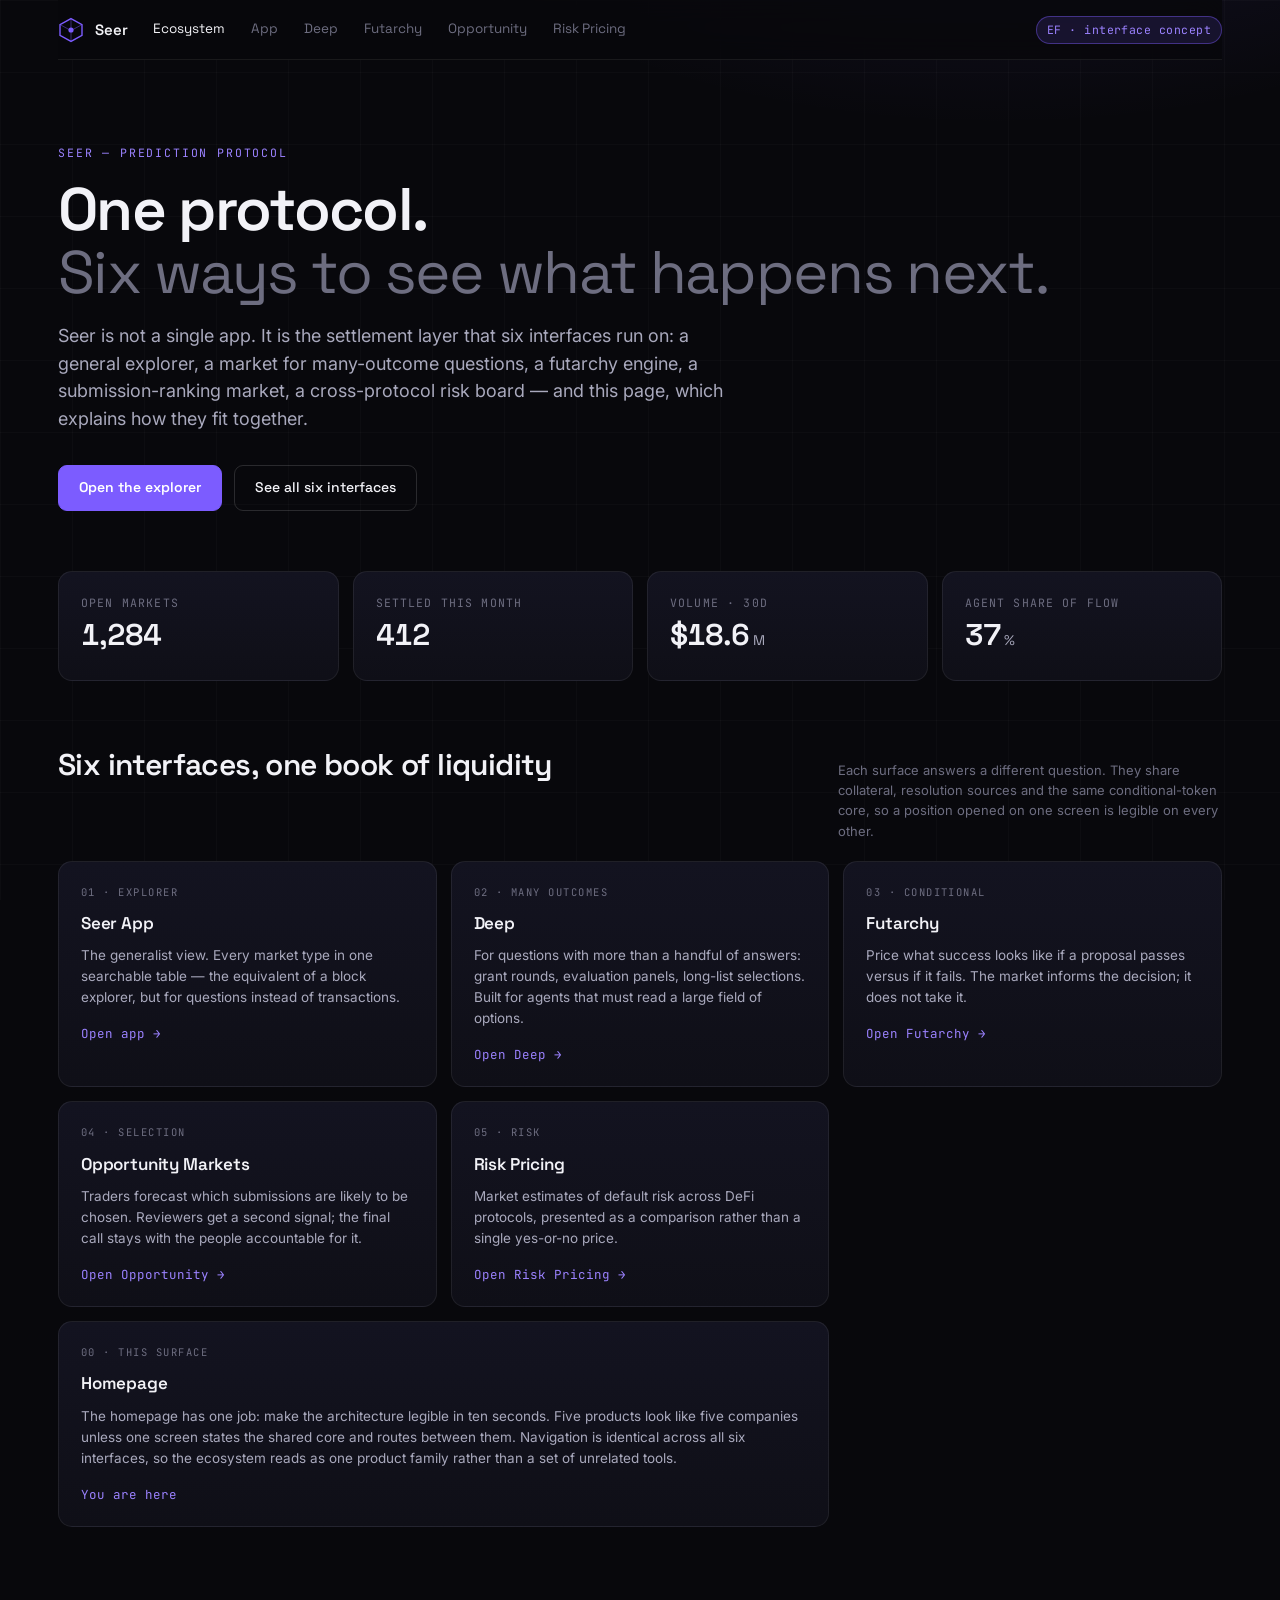
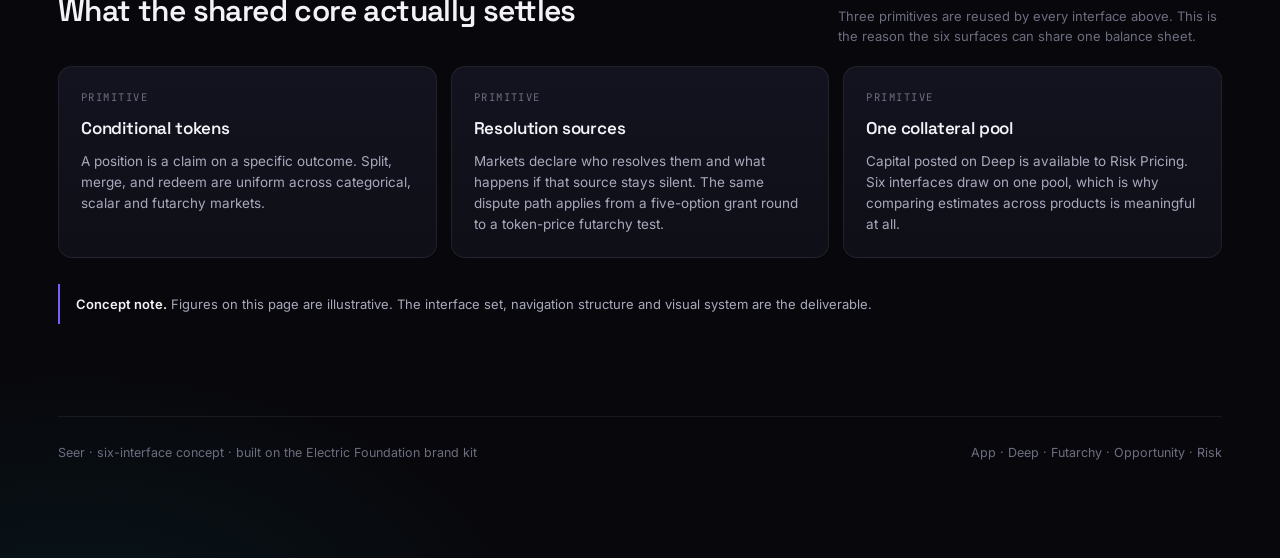
==== seer-single/index.html @ 5bc7c1d8 "seer single-file concept: index.html" ====
<!DOCTYPE html>
<html lang="en">
<head>
<meta charset="utf-8" />
<meta name="viewport" content="width=device-width, initial-scale=1" />
<title>Seer — One protocol, six interfaces</title>
<meta name="description" content="Seer is the prediction protocol underneath Deep, Futarchy, Opportunity Markets and Risk Pricing." />
<style>
/* ============================================================
   Seer — Six Interfaces
   Design system derived from the Electric Foundation brand kit:
   deep neutral ground, violet as the single accent, cyan only
   where a second signal is genuinely needed.
   ============================================================ */

@import url('https://fonts.googleapis.com/css2?family=Space+Grotesk:wght@400;500;600;700&family=Inter:wght@400;500;600&family=JetBrains+Mono:wght@400;500&display=swap');

:root {
  --bg:            #08080c;
  --bg-soft:       #0b0b12;
  --panel:         #0f0f17;
  --panel-2:       #131320;
  --line:          rgba(255, 255, 255, 0.07);
  --line-strong:   rgba(255, 255, 255, 0.14);
  --ink:           #f2f2f7;
  --ink-2:         #a9a9bd;
  --ink-3:         #6d6d80;
  --violet:        #7c5cff;
  --violet-2:      #9b82ff;
  --violet-dim:    rgba(124, 92, 255, 0.14);
  --cyan:          #00c8dc;
  --cyan-dim:      rgba(0, 200, 220, 0.12);
  --green:         #35d39a;
  --red:           #ff5c6e;
  --amber:         #ffb347;
  --r:             14px;
  --r-sm:          9px;
  --sans:          'Space Grotesk', 'Segoe UI', system-ui, sans-serif;
  --body:          'Inter', 'Segoe UI', system-ui, sans-serif;
  --mono:          'JetBrains Mono', ui-monospace, 'Cascadia Mono', monospace;
}

* { box-sizing: border-box; margin: 0; padding: 0; }

html { scroll-behavior: smooth; }

body {
  background:
    radial-gradient(1100px 620px at 78% -12%, rgba(124, 92, 255, 0.16), transparent 62%),
    radial-gradient(760px 460px at 6% 104%, rgba(0, 200, 220, 0.07), transparent 60%),
    var(--bg);
  color: var(--ink);
  font-family: var(--body);
  font-size: 15px;
  line-height: 1.55;
  -webkit-font-smoothing: antialiased;
  min-height: 100vh;
}

/* faint engineering grid, keeps large dark areas from looking flat */
body::before {
  content: '';
  position: fixed;
  inset: 0;
  background-image:
    linear-gradient(rgba(255, 255, 255, 0.022) 1px, transparent 1px),
    linear-gradient(90deg, rgba(255, 255, 255, 0.022) 1px, transparent 1px);
  background-size: 72px 72px;
  pointer-events: none;
  z-index: 0;
}

.wrap { position: relative; z-index: 1; max-width: 1220px; margin: 0 auto; padding: 0 28px 96px; }

/* ---------- top bar ---------- */
.nav {
  position: sticky; top: 0; z-index: 20;
  display: flex; align-items: center; gap: 26px;
  padding: 16px 0 15px;
  border-bottom: 1px solid var(--line);
  background: rgba(8, 8, 12, 0.82);
  backdrop-filter: blur(14px);
}
.brand { display: flex; align-items: center; gap: 11px; font-family: var(--sans); font-weight: 600; letter-spacing: -0.01em; }
.brand svg { display: block; }
.nav a {
  color: var(--ink-3); text-decoration: none; font-size: 13.5px; font-family: var(--sans);
  transition: color 0.16s;
}
.nav a:hover { color: var(--ink); }
.nav a.on { color: var(--ink); }
.nav .spacer { flex: 1; }
.nav .pill {
  font-size: 11.5px; font-family: var(--mono); letter-spacing: 0.04em;
  color: var(--violet-2); border: 1px solid rgba(124, 92, 255, 0.42);
  padding: 4px 10px; border-radius: 999px; background: var(--violet-dim);
}

/* ---------- headings ---------- */
.eyebrow {
  font-family: var(--mono); font-size: 11.5px; letter-spacing: 0.16em;
  text-transform: uppercase; color: var(--violet-2); margin-bottom: 16px;
}
h1 {
  font-family: var(--sans); font-weight: 600; letter-spacing: -0.028em;
  font-size: clamp(34px, 5.2vw, 60px); line-height: 1.05;
}
h1 .thin { color: var(--ink-3); font-weight: 400; }
h2 {
  font-family: var(--sans); font-weight: 600; letter-spacing: -0.02em;
  font-size: clamp(22px, 2.6vw, 30px); line-height: 1.2;
}
h3 { font-family: var(--sans); font-weight: 600; font-size: 17px; letter-spacing: -0.01em; }
.lede { color: var(--ink-2); font-size: clamp(15px, 1.6vw, 18px); max-width: 62ch; margin-top: 18px; }

/* ---------- hero ---------- */
.hero { padding: 84px 0 60px; }
.hero .actions { display: flex; gap: 12px; margin-top: 32px; flex-wrap: wrap; }

.btn {
  display: inline-flex; align-items: center; gap: 9px;
  font-family: var(--sans); font-size: 14px; font-weight: 500;
  padding: 11px 20px; border-radius: var(--r-sm);
  border: 1px solid var(--line-strong); background: transparent; color: var(--ink);
  text-decoration: none; transition: background 0.16s, border-color 0.16s, transform 0.16s;
}
.btn:hover { background: rgba(255, 255, 255, 0.04); border-color: rgba(255, 255, 255, 0.24); }
.btn.primary {
  background: var(--violet); border-color: var(--violet); color: #ffffff; font-weight: 600;
}
.btn.primary:hover { background: var(--violet-2); border-color: var(--violet-2); transform: translateY(-1px); }

/* ---------- grid + cards ---------- */
.grid { display: grid; gap: 14px; }
.g3 { grid-template-columns: repeat(3, minmax(0, 1fr)); }
.g2 { grid-template-columns: repeat(2, minmax(0, 1fr)); }
.g4 { grid-template-columns: repeat(4, minmax(0, 1fr)); }

.card {
  background: linear-gradient(180deg, var(--panel-2), var(--panel));
  border: 1px solid var(--line); border-radius: var(--r);
  padding: 22px; position: relative; overflow: hidden;
  transition: border-color 0.18s, transform 0.18s;
}
.card:hover { border-color: rgba(124, 92, 255, 0.38); }
a.card { text-decoration: none; color: inherit; display: block; }
a.card:hover { transform: translateY(-2px); }
.card .kicker {
  font-family: var(--mono); font-size: 10.5px; letter-spacing: 0.14em;
  text-transform: uppercase; color: var(--ink-3); margin-bottom: 10px;
}
.card p { color: var(--ink-2); font-size: 13.5px; margin-top: 9px; }
.card .go { margin-top: 16px; font-size: 12.5px; font-family: var(--mono); color: var(--violet-2); }

.card.feature { grid-column: span 2; }
@media (max-width: 900px) {
  .g3, .g2, .g4 { grid-template-columns: 1fr; }
  .card.feature { grid-column: span 1; }
}

/* ---------- stat ---------- */
.stat .num {
  font-family: var(--sans); font-weight: 600; font-size: 30px;
  letter-spacing: -0.03em; font-variant-numeric: tabular-nums;
}
.stat .num small { font-size: 14px; color: var(--ink-2); font-weight: 400; margin-left: 3px; }
.stat .lbl { font-size: 11.5px; font-family: var(--mono); letter-spacing: 0.1em; text-transform: uppercase; color: var(--ink-3); }
.up { color: var(--green); }
.down { color: var(--red); }

/* ---------- table ---------- */
.table { width: 100%; border-collapse: collapse; font-size: 13.5px; }
.table th {
  text-align: left; font-family: var(--mono); font-size: 10.5px; font-weight: 500;
  letter-spacing: 0.1em; text-transform: uppercase; color: var(--ink-3);
  padding: 0 14px 12px; border-bottom: 1px solid var(--line);
}
.table td { padding: 13px 14px; border-bottom: 1px solid rgba(255, 255, 255, 0.04); white-space: nowrap; }
.table td.q { white-space: normal; }
.table tr:last-child td { border-bottom: none; }
.table tbody tr { transition: background 0.14s; }
.table tbody tr:hover { background: rgba(255, 255, 255, 0.026); }
.table .q { color: var(--ink); font-weight: 500; }
.table .num { font-family: var(--mono); font-variant-numeric: tabular-nums; color: var(--ink-2); }

.tag {
  display: inline-block; font-family: var(--mono); font-size: 10.5px; letter-spacing: 0.07em;
  text-transform: uppercase; padding: 2.5px 8px; border-radius: 999px;
  border: 1px solid var(--line-strong); color: var(--ink-3);
}
.tag.violet { color: var(--violet-2); border-color: rgba(124, 92, 255, 0.4); background: var(--violet-dim); }
.tag.cyan { color: var(--cyan); border-color: rgba(0, 200, 220, 0.4); background: var(--cyan-dim); }
.tag.green { color: var(--green); border-color: rgba(53, 211, 154, 0.4); }

/* ---------- probability bar ---------- */
.prob { display: flex; align-items: center; gap: 10px; }
.prob .track { flex: 1; height: 6px; border-radius: 999px; background: rgba(255, 255, 255, 0.08); overflow: hidden; }
.prob .fill { height: 100%; border-radius: 999px; background: linear-gradient(90deg, var(--violet), var(--violet-2)); }
.prob .fill.cy { background: linear-gradient(90deg, #0aa9bb, var(--cyan)); }
.prob .val { font-family: var(--mono); font-size: 12px; font-variant-numeric: tabular-nums; min-width: 46px; text-align: right; }

/* ---------- layout with sidebar ---------- */
.split { display: grid; grid-template-columns: 232px minmax(0, 1fr); gap: 22px; align-items: start; }
@media (max-width: 900px) { .split { grid-template-columns: 1fr; } }

.side { position: sticky; top: 78px; }
.side .group { margin-bottom: 22px; }
.side .group h4 {
  font-family: var(--mono); font-size: 10.5px; letter-spacing: 0.12em; text-transform: uppercase;
  color: var(--ink-3); margin-bottom: 9px;
}
.side .opt {
  display: flex; justify-content: space-between; gap: 8px;
  padding: 7px 10px; border-radius: 7px; font-size: 13px; color: var(--ink-2); cursor: pointer;
  transition: background 0.14s, color 0.14s;
}
.side .opt:hover { background: rgba(255, 255, 255, 0.04); color: var(--ink); }
.side .opt.on { background: var(--violet-dim); color: var(--violet-2); }
.side .opt .n { font-family: var(--mono); font-size: 11px; color: var(--ink-3); }

/* ---------- section spacing ---------- */
.sec { margin-top: 66px; }
.sec-head { display: flex; align-items: baseline; justify-content: space-between; gap: 18px; margin-bottom: 20px; flex-wrap: wrap; }
.sec-head p { color: var(--ink-3); font-size: 13px; max-width: 48ch; }

.panel { background: var(--panel); border: 1px solid var(--line); border-radius: var(--r); padding: 22px; }

/* ---------- bars chart ---------- */
.bars { display: flex; flex-direction: column; gap: 11px; }
.bar-row { display: grid; grid-template-columns: 168px minmax(0, 1fr) 58px; gap: 12px; align-items: center; font-size: 13px; }
@media (max-width: 620px) { .bar-row { grid-template-columns: 104px minmax(0, 1fr) 52px; } }
.bar-row .name { color: var(--ink-2); white-space: nowrap; overflow: hidden; text-overflow: ellipsis; }
.bar-row .track { height: 9px; background: rgba(255, 255, 255, 0.06); border-radius: 999px; overflow: hidden; }
.bar-row .fill { height: 100%; border-radius: 999px; background: linear-gradient(90deg, #5b3fd6, var(--violet-2)); }
.bar-row .pct { font-family: var(--mono); font-size: 12px; text-align: right; color: var(--ink-2); font-variant-numeric: tabular-nums; }

/* ---------- risk heat cells ---------- */
.heat { display: grid; grid-template-columns: repeat(auto-fill, minmax(148px, 1fr)); gap: 10px; }
.heat .cell {
  border: 1px solid var(--line); border-radius: var(--r-sm); padding: 14px;
  background: var(--panel-2); position: relative; overflow: hidden;
}
.heat .cell::after {
  content: ''; position: absolute; inset: 0; opacity: var(--o, 0.1);
  background: var(--c, var(--violet)); pointer-events: none;
}
.heat .cell .sym { font-family: var(--sans); font-weight: 600; font-size: 15px; position: relative; z-index: 1; }
.heat .cell .pd { font-family: var(--mono); font-size: 21px; margin-top: 6px; position: relative; z-index: 1; font-variant-numeric: tabular-nums; }
.heat .cell .sub { font-size: 11px; color: var(--ink-3); position: relative; z-index: 1; margin-top: 2px; }

/* ---------- comparison columns ---------- */
.versus { display: grid; grid-template-columns: 1fr 68px 1fr; gap: 14px; align-items: stretch; }
@media (max-width: 760px) { .versus { grid-template-columns: 1fr; } }
.versus .vs {
  display: flex; align-items: center; justify-content: center;
  font-family: var(--mono); font-size: 12px; color: var(--ink-3);
}
.verdict {
  border-radius: var(--r); border: 1px solid rgba(53, 211, 154, 0.34);
  background: rgba(53, 211, 154, 0.07); padding: 18px 22px;
}

/* ---------- leaderboard ---------- */
.rank { display: flex; flex-direction: column; }
.rank .row {
  display: grid; grid-template-columns: 40px minmax(0, 1fr) 120px 92px;
  gap: 14px; align-items: center; padding: 13px 4px;
  border-bottom: 1px solid rgba(255, 255, 255, 0.05); font-size: 13.5px;
}
@media (max-width: 640px) { .rank .row { grid-template-columns: 30px minmax(0, 1fr) 70px; } .rank .row .hide-sm { display: none; } }
.rank .row:last-child { border-bottom: none; }
.rank .i { font-family: var(--mono); color: var(--ink-3); font-size: 12px; }
.rank .nm { font-weight: 500; }
.rank .nm span { color: var(--ink-3); font-weight: 400; font-size: 12px; display: block; margin-top: 2px; }

/* ---------- footer ---------- */
.foot {
  margin-top: 92px; padding-top: 26px; border-top: 1px solid var(--line);
  display: flex; justify-content: space-between; gap: 20px; flex-wrap: wrap;
  color: var(--ink-3); font-size: 12.5px;
}
.foot a { color: var(--ink-3); text-decoration: none; }
.foot a:hover { color: var(--violet-2); }

/* ---------- misc ---------- */
.mono { font-family: var(--mono); font-variant-numeric: tabular-nums; }
.dim { color: var(--ink-3); }
.small { font-size: 12.5px; }
hr.sep { border: none; border-top: 1px solid var(--line); margin: 26px 0; }

.docnote {
  border-left: 2px solid var(--violet); padding: 10px 0 10px 16px;
  color: var(--ink-2); font-size: 13px; margin-top: 26px;
}
.docnote b { color: var(--ink); font-weight: 600; }

@media (prefers-reduced-motion: reduce) {
  * { transition: none !important; animation: none !important; }
}

</style>
</head>
<body>

<div class="wrap">
  <nav class="nav">
    <div class="brand">
      <svg width="26" height="26" viewBox="0 0 26 26" fill="none" aria-hidden="true">
        <path d="M13 1.6 24 7.6v10.8L13 24.4 2 18.4V7.6z" stroke="#7c5cff" stroke-width="1.4"/>
        <path d="M13 1.6v22.8M2 7.6l11 6 11-6" stroke="#7c5cff" stroke-width="0.9" opacity="0.5"/>
        <circle cx="13" cy="13" r="2.6" fill="#7c5cff"/>
      </svg>
      Seer
    </div>
    <a class="on" href="index.html">Ecosystem</a>
    <a href="app.html">App</a>
    <a href="deep.html">Deep</a>
    <a href="futarchy.html">Futarchy</a>
    <a href="opportunity.html">Opportunity</a>
    <a href="risk.html">Risk Pricing</a>
    <div class="spacer"></div>
    <span class="pill">EF · interface concept</span>
  </nav>

  <header class="hero">
    <div class="eyebrow">Seer — prediction protocol</div>
    <h1>One protocol.<br /><span class="thin">Six ways to see what happens next.</span></h1>
    <p class="lede">
      Seer is not a single app. It is the settlement layer that six interfaces run on: a general
      explorer, a market for many-outcome questions, a futarchy engine, a submission-ranking market,
      a cross-protocol risk board — and this page, which explains how they fit together.
    </p>
    <div class="actions">
      <a class="btn primary" href="app.html">Open the explorer</a>
      <a class="btn" href="#interfaces">See all six interfaces</a>
    </div>
  </header>

  <section class="grid g4" aria-label="network stats">
    <div class="card stat"><div class="lbl">Open markets</div><div class="num">1,284</div></div>
    <div class="card stat"><div class="lbl">Settled this month</div><div class="num">412</div></div>
    <div class="card stat"><div class="lbl">Volume · 30d</div><div class="num">$18.6<small>M</small></div></div>
    <div class="card stat"><div class="lbl">Agent share of flow</div><div class="num">37<small>%</small></div></div>
  </section>

  <section class="sec" id="interfaces">
    <div class="sec-head">
      <h2>Six interfaces, one book of liquidity</h2>
      <p>
        Each surface answers a different question. They share collateral, resolution sources and
        the same conditional-token core, so a position opened on one screen is legible on every other.
      </p>
    </div>

    <div class="grid g3">
      <a class="card" href="app.html">
        <div class="kicker">01 · Explorer</div>
        <h3>Seer App</h3>
        <p>The generalist view. Every market type in one searchable table — the equivalent of a block explorer, but for questions instead of transactions.</p>
        <div class="go">Open app →</div>
      </a>

      <a class="card" href="deep.html">
        <div class="kicker">02 · Many outcomes</div>
        <h3>Deep</h3>
        <p>For questions with more than a handful of answers: grant rounds, evaluation panels, long-list selections. Built for agents that must read a large field of options.</p>
        <div class="go">Open Deep →</div>
      </a>

      <a class="card" href="futarchy.html">
        <div class="kicker">03 · Conditional</div>
        <h3>Futarchy</h3>
        <p>Price what success looks like if a proposal passes versus if it fails. The market informs the decision; it does not take it.</p>
        <div class="go">Open Futarchy →</div>
      </a>

      <a class="card" href="opportunity.html">
        <div class="kicker">04 · Selection</div>
        <h3>Opportunity Markets</h3>
        <p>Traders forecast which submissions are likely to be chosen. Reviewers get a second signal; the final call stays with the people accountable for it.</p>
        <div class="go">Open Opportunity →</div>
      </a>

      <a class="card" href="risk.html">
        <div class="kicker">05 · Risk</div>
        <h3>Risk Pricing</h3>
        <p>Market estimates of default risk across DeFi protocols, presented as a comparison rather than a single yes-or-no price.</p>
        <div class="go">Open Risk Pricing →</div>
      </a>

      <div class="card feature">
        <div class="kicker">00 · This surface</div>
        <h3>Homepage</h3>
        <p>
          The homepage has one job: make the architecture legible in ten seconds. Five products look like
          five companies unless one screen states the shared core and routes between them. Navigation is
          identical across all six interfaces, so the ecosystem reads as one product family rather than a
          set of unrelated tools.
        </p>
        <div class="go">You are here</div>
      </div>
    </div>
  </section>

  <section class="sec">
    <div class="sec-head">
      <h2>What the shared core actually settles</h2>
      <p>Three primitives are reused by every interface above. This is the reason the six surfaces can share one balance sheet.</p>
    </div>
    <div class="grid g3">
      <div class="card">
        <div class="kicker">Primitive</div>
        <h3>Conditional tokens</h3>
        <p>A position is a claim on a specific outcome. Split, merge, and redeem are uniform across categorical, scalar and futarchy markets.</p>
      </div>
      <div class="card">
        <div class="kicker">Primitive</div>
        <h3>Resolution sources</h3>
        <p>Markets declare who resolves them and what happens if that source stays silent. The same dispute path applies from a five-option grant round to a token-price futarchy test.</p>
      </div>
      <div class="card">
        <div class="kicker">Primitive</div>
        <h3>One collateral pool</h3>
        <p>Capital posted on Deep is available to Risk Pricing. Six interfaces draw on one pool, which is why comparing estimates across products is meaningful at all.</p>
      </div>
    </div>
    <div class="docnote">
      <b>Concept note.</b> Figures on this page are illustrative. The interface set, navigation structure and
      visual system are the deliverable.
    </div>
  </section>

  <footer class="foot">
    <div>Seer · six-interface concept · built on the Electric Foundation brand kit</div>
    <div><a href="app.html">App</a> · <a href="deep.html">Deep</a> · <a href="futarchy.html">Futarchy</a> · <a href="opportunity.html">Opportunity</a> · <a href="risk.html">Risk</a></div>
  </footer>
</div>

</body>
</html>
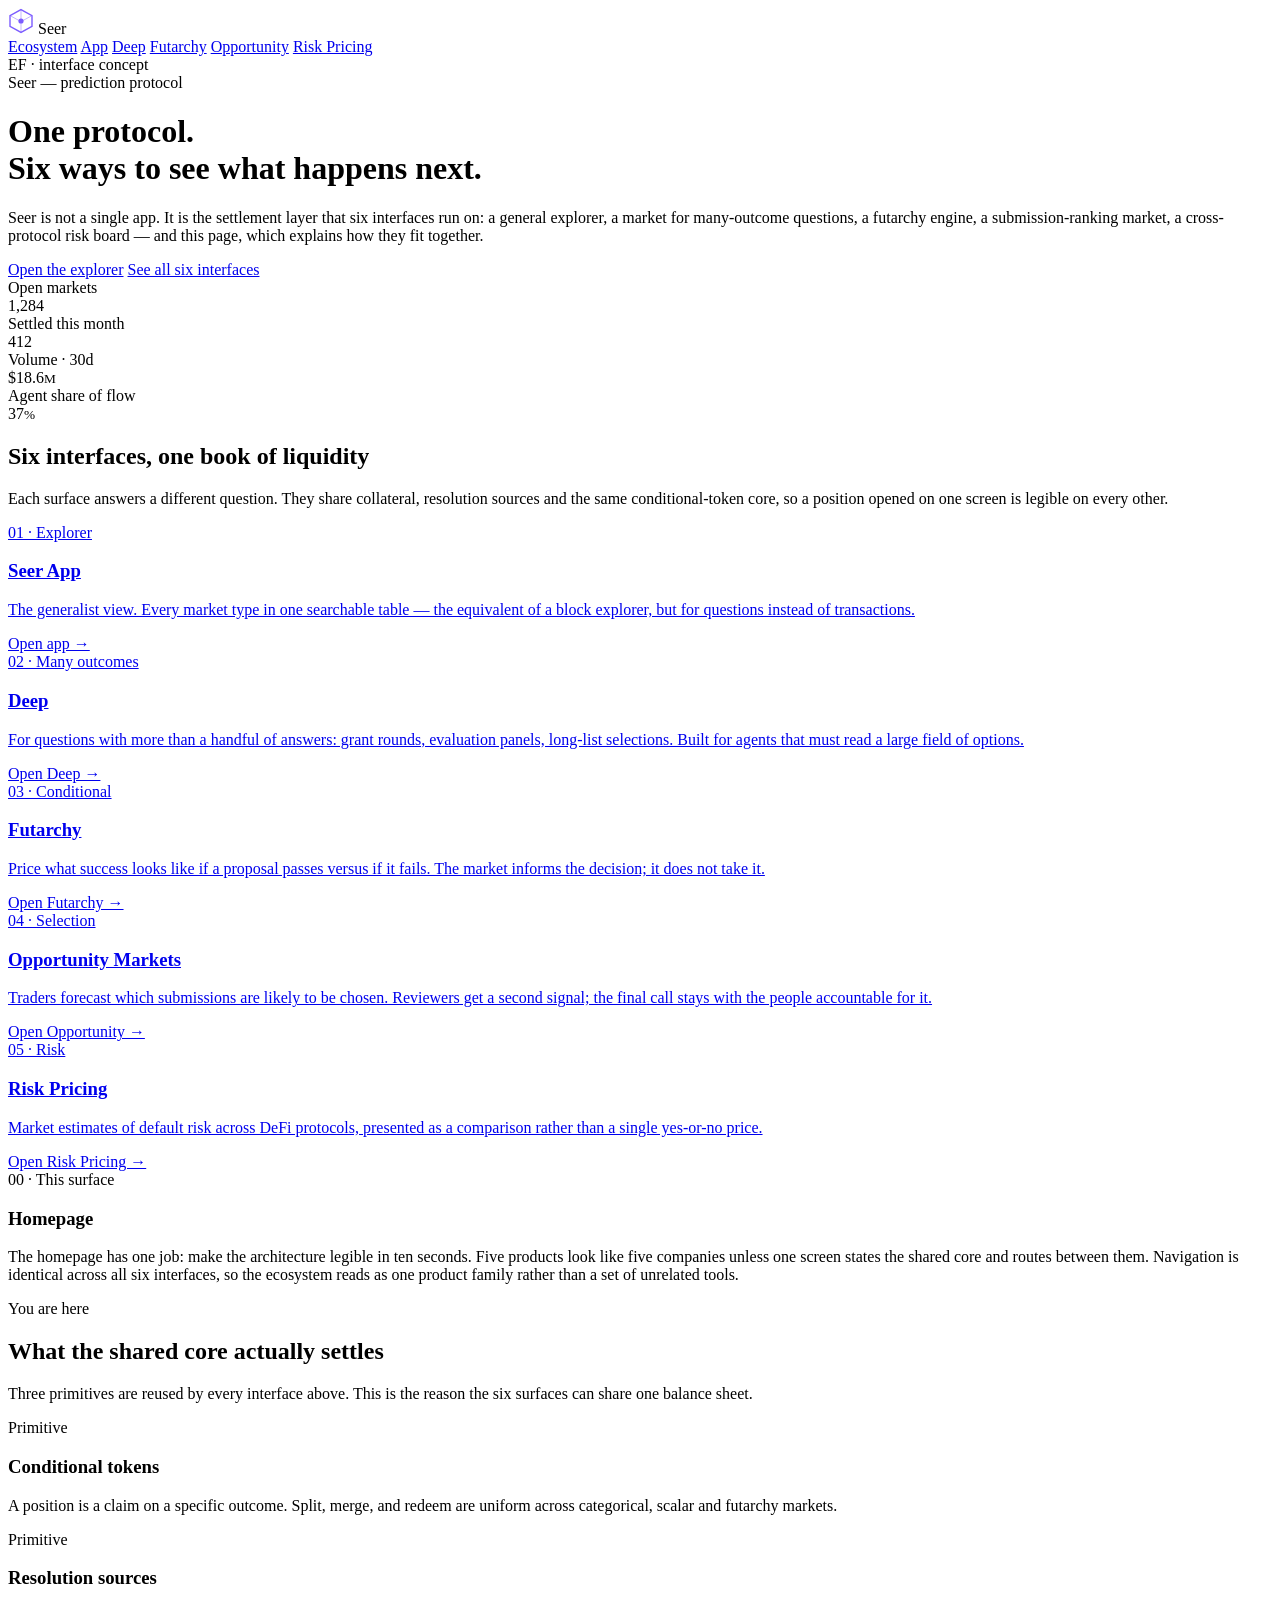
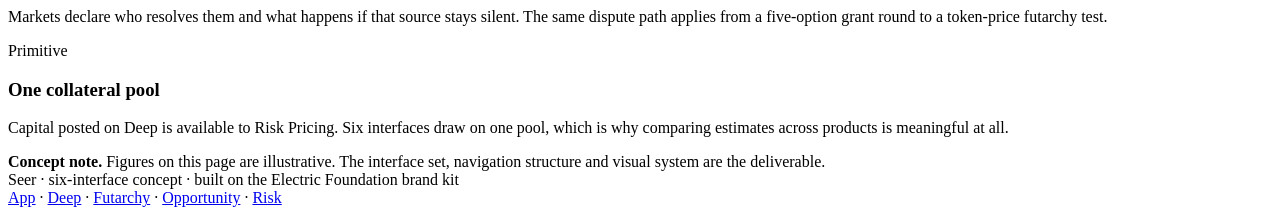
==== commit 0087a5ed: "seer single-file concept: index.html" ====
--- a/seer-single/index.html
+++ b/seer-single/index.html
@@ -5,300 +5,7 @@
 <meta name="viewport" content="width=device-width, initial-scale=1" />
 <title>Seer — One protocol, six interfaces</title>
 <meta name="description" content="Seer is the prediction protocol underneath Deep, Futarchy, Opportunity Markets and Risk Pricing." />
-<style>
-/* ============================================================
-   Seer — Six Interfaces
-   Design system derived from the Electric Foundation brand kit:
-   deep neutral ground, violet as the single accent, cyan only
-   where a second signal is genuinely needed.
-   ============================================================ */
-
-@import url('https://fonts.googleapis.com/css2?family=Space+Grotesk:wght@400;500;600;700&family=Inter:wght@400;500;600&family=JetBrains+Mono:wght@400;500&display=swap');
-
-:root {
-  --bg:            #08080c;
-  --bg-soft:       #0b0b12;
-  --panel:         #0f0f17;
-  --panel-2:       #131320;
-  --line:          rgba(255, 255, 255, 0.07);
-  --line-strong:   rgba(255, 255, 255, 0.14);
-  --ink:           #f2f2f7;
-  --ink-2:         #a9a9bd;
-  --ink-3:         #6d6d80;
-  --violet:        #7c5cff;
-  --violet-2:      #9b82ff;
-  --violet-dim:    rgba(124, 92, 255, 0.14);
-  --cyan:          #00c8dc;
-  --cyan-dim:      rgba(0, 200, 220, 0.12);
-  --green:         #35d39a;
-  --red:           #ff5c6e;
-  --amber:         #ffb347;
-  --r:             14px;
-  --r-sm:          9px;
-  --sans:          'Space Grotesk', 'Segoe UI', system-ui, sans-serif;
-  --body:          'Inter', 'Segoe UI', system-ui, sans-serif;
-  --mono:          'JetBrains Mono', ui-monospace, 'Cascadia Mono', monospace;
-}
-
-* { box-sizing: border-box; margin: 0; padding: 0; }
-
-html { scroll-behavior: smooth; }
-
-body {
-  background:
-    radial-gradient(1100px 620px at 78% -12%, rgba(124, 92, 255, 0.16), transparent 62%),
-    radial-gradient(760px 460px at 6% 104%, rgba(0, 200, 220, 0.07), transparent 60%),
-    var(--bg);
-  color: var(--ink);
-  font-family: var(--body);
-  font-size: 15px;
-  line-height: 1.55;
-  -webkit-font-smoothing: antialiased;
-  min-height: 100vh;
-}
-
-/* faint engineering grid, keeps large dark areas from looking flat */
-body::before {
-  content: '';
-  position: fixed;
-  inset: 0;
-  background-image:
-    linear-gradient(rgba(255, 255, 255, 0.022) 1px, transparent 1px),
-    linear-gradient(90deg, rgba(255, 255, 255, 0.022) 1px, transparent 1px);
-  background-size: 72px 72px;
-  pointer-events: none;
-  z-index: 0;
-}
-
-.wrap { position: relative; z-index: 1; max-width: 1220px; margin: 0 auto; padding: 0 28px 96px; }
-
-/* ---------- top bar ---------- */
-.nav {
-  position: sticky; top: 0; z-index: 20;
-  display: flex; align-items: center; gap: 26px;
-  padding: 16px 0 15px;
-  border-bottom: 1px solid var(--line);
-  background: rgba(8, 8, 12, 0.82);
-  backdrop-filter: blur(14px);
-}
-.brand { display: flex; align-items: center; gap: 11px; font-family: var(--sans); font-weight: 600; letter-spacing: -0.01em; }
-.brand svg { display: block; }
-.nav a {
-  color: var(--ink-3); text-decoration: none; font-size: 13.5px; font-family: var(--sans);
-  transition: color 0.16s;
-}
-.nav a:hover { color: var(--ink); }
-.nav a.on { color: var(--ink); }
-.nav .spacer { flex: 1; }
-.nav .pill {
-  font-size: 11.5px; font-family: var(--mono); letter-spacing: 0.04em;
-  color: var(--violet-2); border: 1px solid rgba(124, 92, 255, 0.42);
-  padding: 4px 10px; border-radius: 999px; background: var(--violet-dim);
-}
-
-/* ---------- headings ---------- */
-.eyebrow {
-  font-family: var(--mono); font-size: 11.5px; letter-spacing: 0.16em;
-  text-transform: uppercase; color: var(--violet-2); margin-bottom: 16px;
-}
-h1 {
-  font-family: var(--sans); font-weight: 600; letter-spacing: -0.028em;
-  font-size: clamp(34px, 5.2vw, 60px); line-height: 1.05;
-}
-h1 .thin { color: var(--ink-3); font-weight: 400; }
-h2 {
-  font-family: var(--sans); font-weight: 600; letter-spacing: -0.02em;
-  font-size: clamp(22px, 2.6vw, 30px); line-height: 1.2;
-}
-h3 { font-family: var(--sans); font-weight: 600; font-size: 17px; letter-spacing: -0.01em; }
-.lede { color: var(--ink-2); font-size: clamp(15px, 1.6vw, 18px); max-width: 62ch; margin-top: 18px; }
-
-/* ---------- hero ---------- */
-.hero { padding: 84px 0 60px; }
-.hero .actions { display: flex; gap: 12px; margin-top: 32px; flex-wrap: wrap; }
-
-.btn {
-  display: inline-flex; align-items: center; gap: 9px;
-  font-family: var(--sans); font-size: 14px; font-weight: 500;
-  padding: 11px 20px; border-radius: var(--r-sm);
-  border: 1px solid var(--line-strong); background: transparent; color: var(--ink);
-  text-decoration: none; transition: background 0.16s, border-color 0.16s, transform 0.16s;
-}
-.btn:hover { background: rgba(255, 255, 255, 0.04); border-color: rgba(255, 255, 255, 0.24); }
-.btn.primary {
-  background: var(--violet); border-color: var(--violet); color: #ffffff; font-weight: 600;
-}
-.btn.primary:hover { background: var(--violet-2); border-color: var(--violet-2); transform: translateY(-1px); }
-
-/* ---------- grid + cards ---------- */
-.grid { display: grid; gap: 14px; }
-.g3 { grid-template-columns: repeat(3, minmax(0, 1fr)); }
-.g2 { grid-template-columns: repeat(2, minmax(0, 1fr)); }
-.g4 { grid-template-columns: repeat(4, minmax(0, 1fr)); }
-
-.card {
-  background: linear-gradient(180deg, var(--panel-2), var(--panel));
-  border: 1px solid var(--line); border-radius: var(--r);
-  padding: 22px; position: relative; overflow: hidden;
-  transition: border-color 0.18s, transform 0.18s;
-}
-.card:hover { border-color: rgba(124, 92, 255, 0.38); }
-a.card { text-decoration: none; color: inherit; display: block; }
-a.card:hover { transform: translateY(-2px); }
-.card .kicker {
-  font-family: var(--mono); font-size: 10.5px; letter-spacing: 0.14em;
-  text-transform: uppercase; color: var(--ink-3); margin-bottom: 10px;
-}
-.card p { color: var(--ink-2); font-size: 13.5px; margin-top: 9px; }
-.card .go { margin-top: 16px; font-size: 12.5px; font-family: var(--mono); color: var(--violet-2); }
-
-.card.feature { grid-column: span 2; }
-@media (max-width: 900px) {
-  .g3, .g2, .g4 { grid-template-columns: 1fr; }
-  .card.feature { grid-column: span 1; }
-}
-
-/* ---------- stat ---------- */
-.stat .num {
-  font-family: var(--sans); font-weight: 600; font-size: 30px;
-  letter-spacing: -0.03em; font-variant-numeric: tabular-nums;
-}
-.stat .num small { font-size: 14px; color: var(--ink-2); font-weight: 400; margin-left: 3px; }
-.stat .lbl { font-size: 11.5px; font-family: var(--mono); letter-spacing: 0.1em; text-transform: uppercase; color: var(--ink-3); }
-.up { color: var(--green); }
-.down { color: var(--red); }
-
-/* ---------- table ---------- */
-.table { width: 100%; border-collapse: collapse; font-size: 13.5px; }
-.table th {
-  text-align: left; font-family: var(--mono); font-size: 10.5px; font-weight: 500;
-  letter-spacing: 0.1em; text-transform: uppercase; color: var(--ink-3);
-  padding: 0 14px 12px; border-bottom: 1px solid var(--line);
-}
-.table td { padding: 13px 14px; border-bottom: 1px solid rgba(255, 255, 255, 0.04); white-space: nowrap; }
-.table td.q { white-space: normal; }
-.table tr:last-child td { border-bottom: none; }
-.table tbody tr { transition: background 0.14s; }
-.table tbody tr:hover { background: rgba(255, 255, 255, 0.026); }
-.table .q { color: var(--ink); font-weight: 500; }
-.table .num { font-family: var(--mono); font-variant-numeric: tabular-nums; color: var(--ink-2); }
-
-.tag {
-  display: inline-block; font-family: var(--mono); font-size: 10.5px; letter-spacing: 0.07em;
-  text-transform: uppercase; padding: 2.5px 8px; border-radius: 999px;
-  border: 1px solid var(--line-strong); color: var(--ink-3);
-}
-.tag.violet { color: var(--violet-2); border-color: rgba(124, 92, 255, 0.4); background: var(--violet-dim); }
-.tag.cyan { color: var(--cyan); border-color: rgba(0, 200, 220, 0.4); background: var(--cyan-dim); }
-.tag.green { color: var(--green); border-color: rgba(53, 211, 154, 0.4); }
-
-/* ---------- probability bar ---------- */
-.prob { display: flex; align-items: center; gap: 10px; }
-.prob .track { flex: 1; height: 6px; border-radius: 999px; background: rgba(255, 255, 255, 0.08); overflow: hidden; }
-.prob .fill { height: 100%; border-radius: 999px; background: linear-gradient(90deg, var(--violet), var(--violet-2)); }
-.prob .fill.cy { background: linear-gradient(90deg, #0aa9bb, var(--cyan)); }
-.prob .val { font-family: var(--mono); font-size: 12px; font-variant-numeric: tabular-nums; min-width: 46px; text-align: right; }
-
-/* ---------- layout with sidebar ---------- */
-.split { display: grid; grid-template-columns: 232px minmax(0, 1fr); gap: 22px; align-items: start; }
-@media (max-width: 900px) { .split { grid-template-columns: 1fr; } }
-
-.side { position: sticky; top: 78px; }
-.side .group { margin-bottom: 22px; }
-.side .group h4 {
-  font-family: var(--mono); font-size: 10.5px; letter-spacing: 0.12em; text-transform: uppercase;
-  color: var(--ink-3); margin-bottom: 9px;
-}
-.side .opt {
-  display: flex; justify-content: space-between; gap: 8px;
-  padding: 7px 10px; border-radius: 7px; font-size: 13px; color: var(--ink-2); cursor: pointer;
-  transition: background 0.14s, color 0.14s;
-}
-.side .opt:hover { background: rgba(255, 255, 255, 0.04); color: var(--ink); }
-.side .opt.on { background: var(--violet-dim); color: var(--violet-2); }
-.side .opt .n { font-family: var(--mono); font-size: 11px; color: var(--ink-3); }
-
-/* ---------- section spacing ---------- */
-.sec { margin-top: 66px; }
-.sec-head { display: flex; align-items: baseline; justify-content: space-between; gap: 18px; margin-bottom: 20px; flex-wrap: wrap; }
-.sec-head p { color: var(--ink-3); font-size: 13px; max-width: 48ch; }
-
-.panel { background: var(--panel); border: 1px solid var(--line); border-radius: var(--r); padding: 22px; }
-
-/* ---------- bars chart ---------- */
-.bars { display: flex; flex-direction: column; gap: 11px; }
-.bar-row { display: grid; grid-template-columns: 168px minmax(0, 1fr) 58px; gap: 12px; align-items: center; font-size: 13px; }
-@media (max-width: 620px) { .bar-row { grid-template-columns: 104px minmax(0, 1fr) 52px; } }
-.bar-row .name { color: var(--ink-2); white-space: nowrap; overflow: hidden; text-overflow: ellipsis; }
-.bar-row .track { height: 9px; background: rgba(255, 255, 255, 0.06); border-radius: 999px; overflow: hidden; }
-.bar-row .fill { height: 100%; border-radius: 999px; background: linear-gradient(90deg, #5b3fd6, var(--violet-2)); }
-.bar-row .pct { font-family: var(--mono); font-size: 12px; text-align: right; color: var(--ink-2); font-variant-numeric: tabular-nums; }
-
-/* ---------- risk heat cells ---------- */
-.heat { display: grid; grid-template-columns: repeat(auto-fill, minmax(148px, 1fr)); gap: 10px; }
-.heat .cell {
-  border: 1px solid var(--line); border-radius: var(--r-sm); padding: 14px;
-  background: var(--panel-2); position: relative; overflow: hidden;
-}
-.heat .cell::after {
-  content: ''; position: absolute; inset: 0; opacity: var(--o, 0.1);
-  background: var(--c, var(--violet)); pointer-events: none;
-}
-.heat .cell .sym { font-family: var(--sans); font-weight: 600; font-size: 15px; position: relative; z-index: 1; }
-.heat .cell .pd { font-family: var(--mono); font-size: 21px; margin-top: 6px; position: relative; z-index: 1; font-variant-numeric: tabular-nums; }
-.heat .cell .sub { font-size: 11px; color: var(--ink-3); position: relative; z-index: 1; margin-top: 2px; }
-
-/* ---------- comparison columns ---------- */
-.versus { display: grid; grid-template-columns: 1fr 68px 1fr; gap: 14px; align-items: stretch; }
-@media (max-width: 760px) { .versus { grid-template-columns: 1fr; } }
-.versus .vs {
-  display: flex; align-items: center; justify-content: center;
-  font-family: var(--mono); font-size: 12px; color: var(--ink-3);
-}
-.verdict {
-  border-radius: var(--r); border: 1px solid rgba(53, 211, 154, 0.34);
-  background: rgba(53, 211, 154, 0.07); padding: 18px 22px;
-}
-
-/* ---------- leaderboard ---------- */
-.rank { display: flex; flex-direction: column; }
-.rank .row {
-  display: grid; grid-template-columns: 40px minmax(0, 1fr) 120px 92px;
-  gap: 14px; align-items: center; padding: 13px 4px;
-  border-bottom: 1px solid rgba(255, 255, 255, 0.05); font-size: 13.5px;
-}
-@media (max-width: 640px) { .rank .row { grid-template-columns: 30px minmax(0, 1fr) 70px; } .rank .row .hide-sm { display: none; } }
-.rank .row:last-child { border-bottom: none; }
-.rank .i { font-family: var(--mono); color: var(--ink-3); font-size: 12px; }
-.rank .nm { font-weight: 500; }
-.rank .nm span { color: var(--ink-3); font-weight: 400; font-size: 12px; display: block; margin-top: 2px; }
-
-/* ---------- footer ---------- */
-.foot {
-  margin-top: 92px; padding-top: 26px; border-top: 1px solid var(--line);
-  display: flex; justify-content: space-between; gap: 20px; flex-wrap: wrap;
-  color: var(--ink-3); font-size: 12.5px;
-}
-.foot a { color: var(--ink-3); text-decoration: none; }
-.foot a:hover { color: var(--violet-2); }
-
-/* ---------- misc ---------- */
-.mono { font-family: var(--mono); font-variant-numeric: tabular-nums; }
-.dim { color: var(--ink-3); }
-.small { font-size: 12.5px; }
-hr.sep { border: none; border-top: 1px solid var(--line); margin: 26px 0; }
-
-.docnote {
-  border-left: 2px solid var(--violet); padding: 10px 0 10px 16px;
-  color: var(--ink-2); font-size: 13px; margin-top: 26px;
-}
-.docnote b { color: var(--ink); font-weight: 600; }
-
-@media (prefers-reduced-motion: reduce) {
-  * { transition: none !important; animation: none !important; }
-}
-
-</style>
+<link rel="stylesheet" href="style.css" />
 </head>
 <body>
 
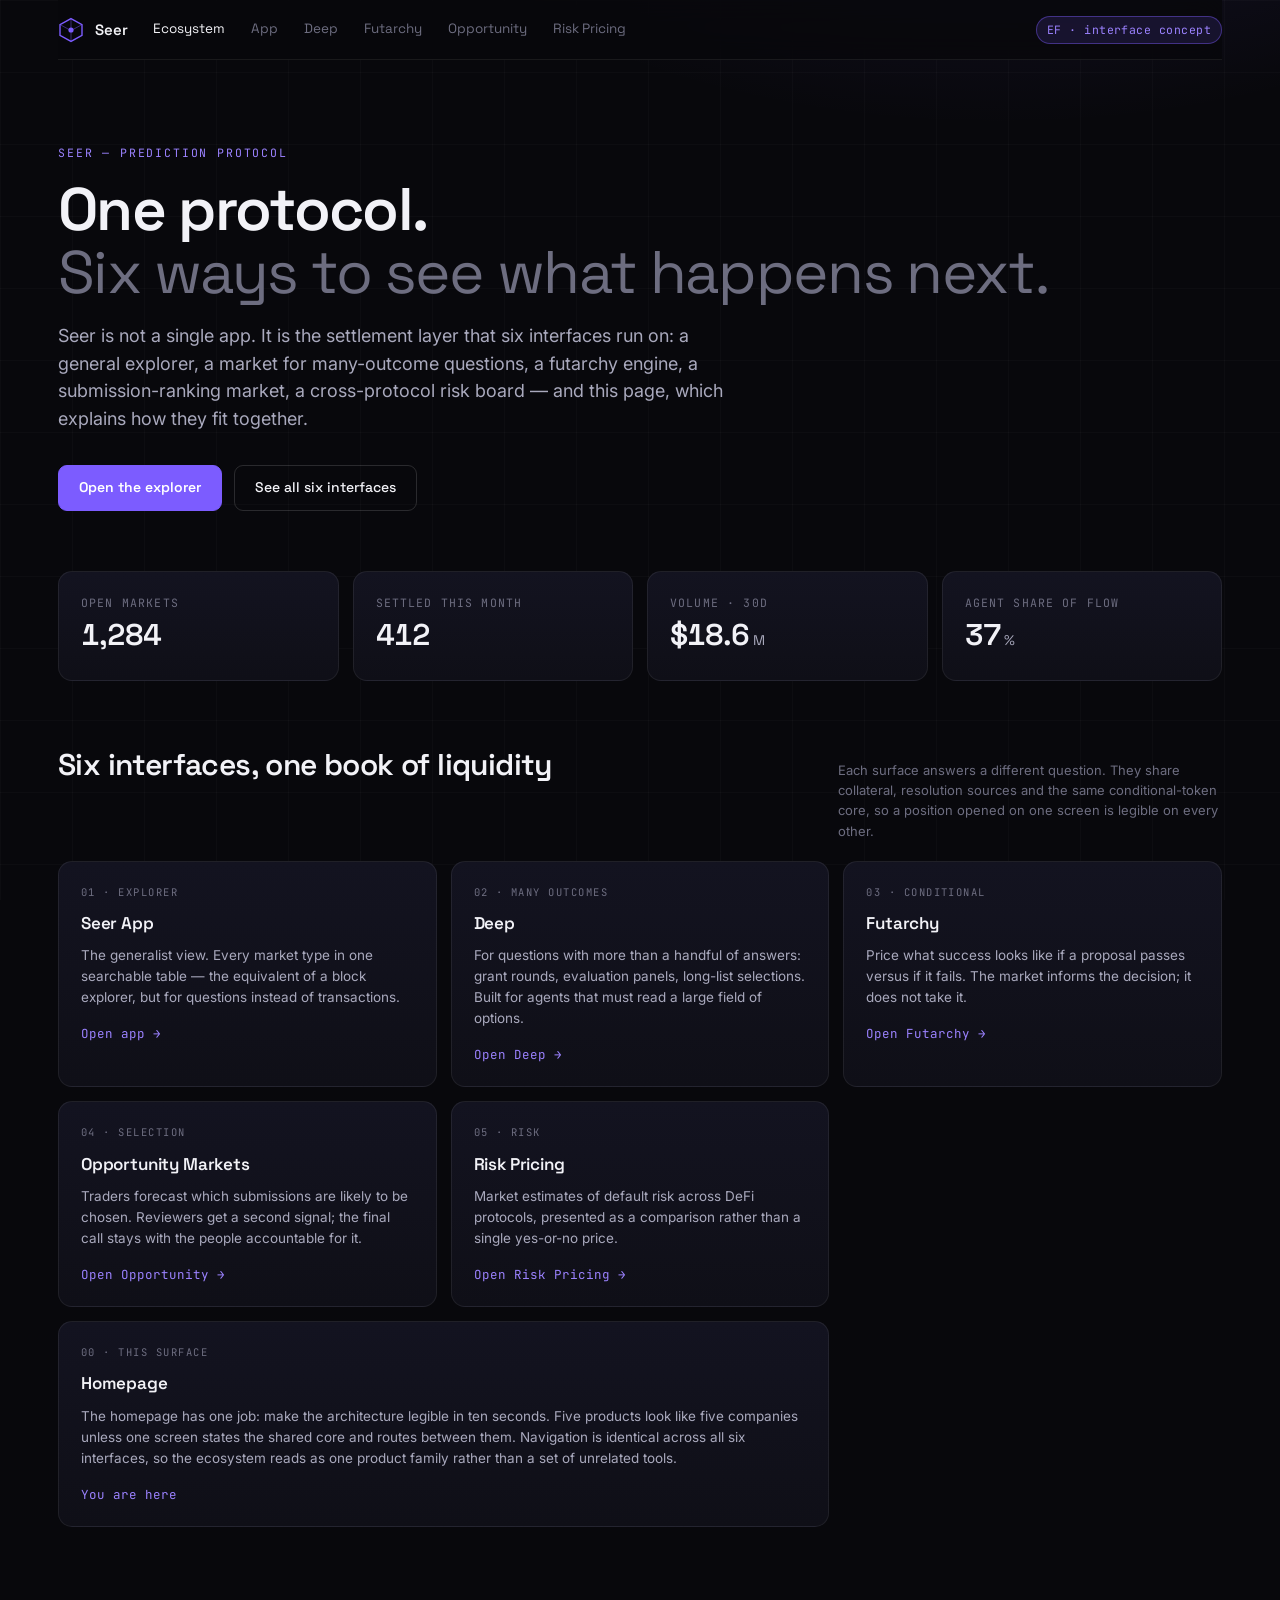
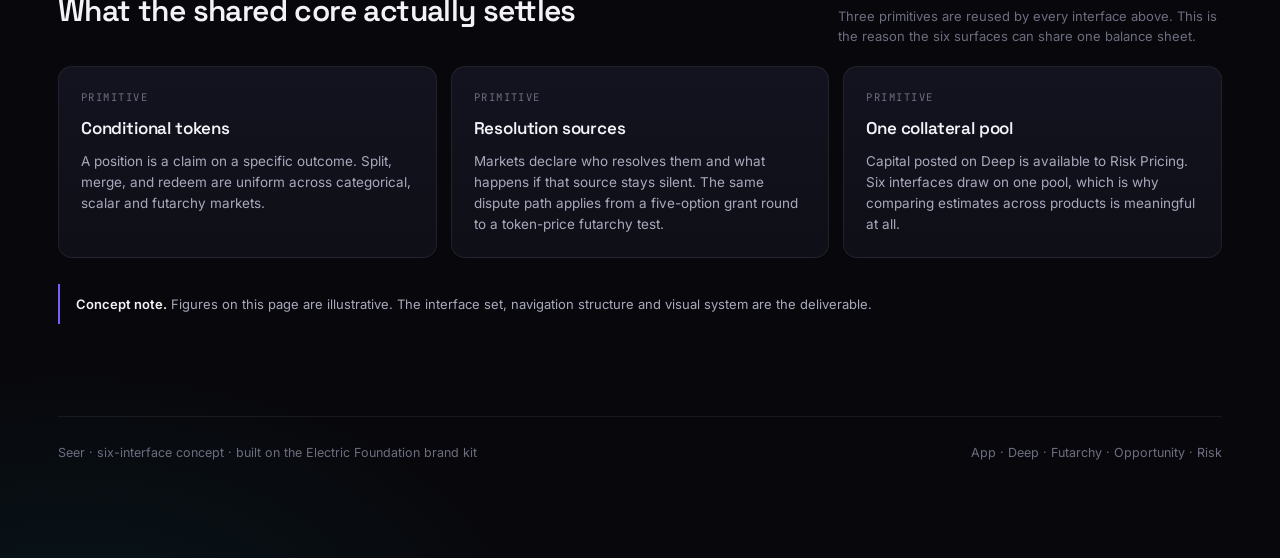
==== commit 5993b43c: "seer: truly self-contained index.html (inline CSS)" ====
--- a/seer-single/index.html
+++ b/seer-single/index.html
@@ -5,7 +5,319 @@
 <meta name="viewport" content="width=device-width, initial-scale=1" />
 <title>Seer — One protocol, six interfaces</title>
 <meta name="description" content="Seer is the prediction protocol underneath Deep, Futarchy, Opportunity Markets and Risk Pricing." />
-<link rel="stylesheet" href="style.css" />
+<style>
+/* ============================================================
+   Seer — Six Interfaces
+   Design system derived from the Electric Foundation brand kit:
+   deep neutral ground, violet as the single accent, cyan only
+   where a second signal is genuinely needed.
+   ============================================================ */
+
+@import url('https://fonts.googleapis.com/css2?family=Space+Grotesk:wght@400;500;600;700&family=Inter:wght@400;500;600&family=JetBrains+Mono:wght@400;500&display=swap');
+
+:root {
+  --bg:            #08080c;
+  --bg-soft:       #0b0b12;
+  --panel:         #0f0f17;
+  --panel-2:       #131320;
+  --line:          rgba(255, 255, 255, 0.07);
+  --line-strong:   rgba(255, 255, 255, 0.14);
+  --ink:           #f2f2f7;
+  --ink-2:         #a9a9bd;
+  --ink-3:         #6d6d80;
+  --violet:        #7c5cff;
+  --violet-2:      #9b82ff;
+  --violet-dim:    rgba(124, 92, 255, 0.14);
+  --cyan:          #00c8dc;
+  --cyan-dim:      rgba(0, 200, 220, 0.12);
+  --green:         #35d39a;
+  --red:           #ff5c6e;
+  --amber:         #ffb347;
+  --r:             14px;
+  --r-sm:          9px;
+  --sans:          'Space Grotesk', 'Segoe UI', system-ui, sans-serif;
+  --body:          'Inter', 'Segoe UI', system-ui, sans-serif;
+  --mono:          'JetBrains Mono', ui-monospace, 'Cascadia Mono', monospace;
+}
+
+* { box-sizing: border-box; margin: 0; padding: 0; }
+
+html { scroll-behavior: smooth; }
+
+body {
+  background:
+    radial-gradient(1100px 620px at 78% -12%, rgba(124, 92, 255, 0.16), transparent 62%),
+    radial-gradient(760px 460px at 6% 104%, rgba(0, 200, 220, 0.07), transparent 60%),
+    var(--bg);
+  color: var(--ink);
+  font-family: var(--body);
+  font-size: 15px;
+  line-height: 1.55;
+  -webkit-font-smoothing: antialiased;
+  min-height: 100vh;
+}
+
+/* faint engineering grid, keeps large dark areas from looking flat */
+body::before {
+  content: '';
+  position: fixed;
+  inset: 0;
+  background-image:
+    linear-gradient(rgba(255, 255, 255, 0.022) 1px, transparent 1px),
+    linear-gradient(90deg, rgba(255, 255, 255, 0.022) 1px, transparent 1px);
+  background-size: 72px 72px;
+  pointer-events: none;
+  z-index: 0;
+}
+
+.wrap { position: relative; z-index: 1; max-width: 1220px; margin: 0 auto; padding: 0 28px 96px; }
+
+/* ---------- top bar ---------- */
+.nav {
+  position: sticky; top: 0; z-index: 20;
+  display: flex; align-items: center; gap: 26px;
+  padding: 16px 0 15px;
+  border-bottom: 1px solid var(--line);
+  background: rgba(8, 8, 12, 0.82);
+  backdrop-filter: blur(14px);
+}
+.brand { display: flex; align-items: center; gap: 11px; font-family: var(--sans); font-weight: 600; letter-spacing: -0.01em; }
+.brand svg { display: block; }
+.nav a {
+  color: var(--ink-3); text-decoration: none; font-size: 13.5px; font-family: var(--sans);
+  transition: color 0.16s;
+}
+.nav a:hover { color: var(--ink); }
+.nav a.on { color: var(--ink); }
+.nav .spacer { flex: 1; }
+.nav .pill {
+  font-size: 11.5px; font-family: var(--mono); letter-spacing: 0.04em;
+  color: var(--violet-2); border: 1px solid rgba(124, 92, 255, 0.42);
+  padding: 4px 10px; border-radius: 999px; background: var(--violet-dim);
+}
+
+/* ---------- headings ---------- */
+.eyebrow {
+  font-family: var(--mono); font-size: 11.5px; letter-spacing: 0.16em;
+  text-transform: uppercase; color: var(--violet-2); margin-bottom: 16px;
+}
+h1 {
+  font-family: var(--sans); font-weight: 600; letter-spacing: -0.028em;
+  font-size: clamp(34px, 5.2vw, 60px); line-height: 1.05;
+}
+h1 .thin { color: var(--ink-3); font-weight: 400; }
+h2 {
+  font-family: var(--sans); font-weight: 600; letter-spacing: -0.02em;
+  font-size: clamp(22px, 2.6vw, 30px); line-height: 1.2;
+}
+h3 { font-family: var(--sans); font-weight: 600; font-size: 17px; letter-spacing: -0.01em; }
+.lede { color: var(--ink-2); font-size: clamp(15px, 1.6vw, 18px); max-width: 62ch; margin-top: 18px; }
+
+/* ---------- hero ---------- */
+.hero { padding: 84px 0 60px; }
+.hero .actions { display: flex; gap: 12px; margin-top: 32px; flex-wrap: wrap; }
+
+.btn {
+  display: inline-flex; align-items: center; gap: 9px;
+  font-family: var(--sans); font-size: 14px; font-weight: 500;
+  padding: 11px 20px; border-radius: var(--r-sm);
+  border: 1px solid var(--line-strong); background: transparent; color: var(--ink);
+  text-decoration: none; transition: background 0.16s, border-color 0.16s, transform 0.16s;
+}
+.btn:hover { background: rgba(255, 255, 255, 0.04); border-color: rgba(255, 255, 255, 0.24); }
+.btn.primary {
+  background: var(--violet); border-color: var(--violet); color: #ffffff; font-weight: 600;
+}
+.btn.primary:hover { background: var(--violet-2); border-color: var(--violet-2); transform: translateY(-1px); }
+
+/* ---------- grid + cards ---------- */
+.grid { display: grid; gap: 14px; }
+.g3 { grid-template-columns: repeat(3, minmax(0, 1fr)); }
+.g2 { grid-template-columns: repeat(2, minmax(0, 1fr)); }
+.g4 { grid-template-columns: repeat(4, minmax(0, 1fr)); }
+
+.card {
+  background: linear-gradient(180deg, var(--panel-2), var(--panel));
+  border: 1px solid var(--line); border-radius: var(--r);
+  padding: 22px; position: relative; overflow: hidden;
+  transition: border-color 0.18s, transform 0.18s;
+}
+.card:hover { border-color: rgba(124, 92, 255, 0.38); }
+a.card { text-decoration: none; color: inherit; display: block; }
+a.card:hover { transform: translateY(-2px); }
+.card .kicker {
+  font-family: var(--mono); font-size: 10.5px; letter-spacing: 0.14em;
+  text-transform: uppercase; color: var(--ink-3); margin-bottom: 10px;
+}
+.card p { color: var(--ink-2); font-size: 13.5px; margin-top: 9px; }
+.card .go { margin-top: 16px; font-size: 12.5px; font-family: var(--mono); color: var(--violet-2); }
+
+.card.feature { grid-column: span 2; }
+@media (max-width: 900px) {
+  .g3, .g2, .g4 { grid-template-columns: 1fr; }
+  .card.feature { grid-column: span 1; }
+}
+
+/* ---------- stat ---------- */
+.stat .num {
+  font-family: var(--sans); font-weight: 600; font-size: 30px;
+  letter-spacing: -0.03em; font-variant-numeric: tabular-nums;
+}
+.stat .num small { font-size: 14px; color: var(--ink-2); font-weight: 400; margin-left: 3px; }
+.stat .lbl { font-size: 11.5px; font-family: var(--mono); letter-spacing: 0.1em; text-transform: uppercase; color: var(--ink-3); }
+.up { color: var(--green); }
+.down { color: var(--red); }
+
+/* ---------- table ---------- */
+.table { width: 100%; border-collapse: collapse; font-size: 13.5px; }
+.table th {
+  text-align: left; font-family: var(--mono); font-size: 10.5px; font-weight: 500;
+  letter-spacing: 0.1em; text-transform: uppercase; color: var(--ink-3);
+  padding: 0 14px 12px; border-bottom: 1px solid var(--line);
+}
+.table td { padding: 13px 14px; border-bottom: 1px solid rgba(255, 255, 255, 0.04); white-space: nowrap; }
+.table td.q { white-space: normal; }
+.table tr:last-child td { border-bottom: none; }
+.table tbody tr { transition: background 0.14s; }
+.table tbody tr:hover { background: rgba(255, 255, 255, 0.026); }
+.table .q { color: var(--ink); font-weight: 500; }
+.table .num { font-family: var(--mono); font-variant-numeric: tabular-nums; color: var(--ink-2); }
+
+.tag {
+  display: inline-block; font-family: var(--mono); font-size: 10.5px; letter-spacing: 0.07em;
+  text-transform: uppercase; padding: 2.5px 8px; border-radius: 999px;
+  border: 1px solid var(--line-strong); color: var(--ink-3);
+}
+.tag.violet { color: var(--violet-2); border-color: rgba(124, 92, 255, 0.4); background: var(--violet-dim); }
+.tag.cyan { color: var(--cyan); border-color: rgba(0, 200, 220, 0.4); background: var(--cyan-dim); }
+.tag.green { color: var(--green); border-color: rgba(53, 211, 154, 0.4); }
+
+/* ---------- probability bar ---------- */
+.prob { display: flex; align-items: center; gap: 10px; }
+.prob .track { flex: 1; height: 6px; border-radius: 999px; background: rgba(255, 255, 255, 0.08); overflow: hidden; }
+.prob .fill { height: 100%; border-radius: 999px; background: linear-gradient(90deg, var(--violet), var(--violet-2)); }
+.prob .fill.cy { background: linear-gradient(90deg, #0aa9bb, var(--cyan)); }
+.prob .val { font-family: var(--mono); font-size: 12px; font-variant-numeric: tabular-nums; min-width: 46px; text-align: right; }
+
+/* ---------- layout with sidebar ---------- */
+.split { display: grid; grid-template-columns: 232px minmax(0, 1fr); gap: 22px; align-items: start; }
+@media (max-width: 900px) { .split { grid-template-columns: 1fr; } }
+
+.side { position: sticky; top: 78px; }
+.side .group { margin-bottom: 22px; }
+.side .group h4 {
+  font-family: var(--mono); font-size: 10.5px; letter-spacing: 0.12em; text-transform: uppercase;
+  color: var(--ink-3); margin-bottom: 9px;
+}
+.side .opt {
+  display: flex; justify-content: space-between; gap: 8px;
+  padding: 7px 10px; border-radius: 7px; font-size: 13px; color: var(--ink-2); cursor: pointer;
+  transition: background 0.14s, color 0.14s;
+}
+.side .opt:hover { background: rgba(255, 255, 255, 0.04); color: var(--ink); }
+.side .opt.on { background: var(--violet-dim); color: var(--violet-2); }
+.side .opt .n { font-family: var(--mono); font-size: 11px; color: var(--ink-3); }
+
+/* ---------- section spacing ---------- */
+.sec { margin-top: 66px; }
+.sec-head { display: flex; align-items: baseline; justify-content: space-between; gap: 18px; margin-bottom: 20px; flex-wrap: wrap; }
+.sec-head p { color: var(--ink-3); font-size: 13px; max-width: 48ch; }
+
+.panel { background: var(--panel); border: 1px solid var(--line); border-radius: var(--r); padding: 22px; }
+
+/* ---------- bars chart ---------- */
+.bars { display: flex; flex-direction: column; gap: 11px; }
+.bar-row { display: grid; grid-template-columns: 200px minmax(0, 1fr) 58px; gap: 12px; align-items: center; font-size: 13px; }
+@media (max-width: 620px) { .bar-row { grid-template-columns: 124px minmax(0, 1fr) 52px; } }
+.bar-row .name { color: var(--ink-2); white-space: nowrap; overflow: hidden; text-overflow: ellipsis; }
+.bar-row .track { height: 9px; background: rgba(255, 255, 255, 0.06); border-radius: 999px; overflow: hidden; }
+.bar-row .fill { height: 100%; border-radius: 999px; background: linear-gradient(90deg, #5b3fd6, var(--violet-2)); }
+.bar-row .pct { font-family: var(--mono); font-size: 12px; text-align: right; color: var(--ink-2); font-variant-numeric: tabular-nums; }
+
+/* ---------- risk heat cells ---------- */
+.heat { display: grid; grid-template-columns: repeat(auto-fill, minmax(148px, 1fr)); gap: 10px; }
+.heat .cell {
+  border: 1px solid var(--line); border-radius: var(--r-sm); padding: 14px;
+  background: var(--panel-2); position: relative; overflow: hidden;
+}
+.heat .cell::after {
+  content: ''; position: absolute; inset: 0; opacity: var(--o, 0.1);
+  background: var(--c, var(--violet)); pointer-events: none;
+}
+.heat .cell .sym { font-family: var(--sans); font-weight: 600; font-size: 15px; position: relative; z-index: 1; }
+.heat .cell .pd { font-family: var(--mono); font-size: 21px; margin-top: 6px; position: relative; z-index: 1; font-variant-numeric: tabular-nums; }
+.heat .cell .sub { font-size: 11px; color: var(--ink-3); position: relative; z-index: 1; margin-top: 2px; }
+
+/* ---------- comparison columns ---------- */
+.versus { display: grid; grid-template-columns: 1fr 68px 1fr; gap: 14px; align-items: stretch; }
+@media (max-width: 760px) { .versus { grid-template-columns: 1fr; } }
+.versus .vs {
+  display: flex; align-items: center; justify-content: center;
+  font-family: var(--mono); font-size: 12px; color: var(--ink-3);
+}
+.verdict {
+  border-radius: var(--r); border: 1px solid rgba(53, 211, 154, 0.34);
+  background: rgba(53, 211, 154, 0.07); padding: 18px 22px;
+}
+
+/* ---------- leaderboard ---------- */
+.rank { display: flex; flex-direction: column; }
+.rank .row {
+  display: grid; grid-template-columns: 40px minmax(0, 1fr) 120px 92px;
+  gap: 14px; align-items: center; padding: 13px 4px;
+  border-bottom: 1px solid rgba(255, 255, 255, 0.05); font-size: 13.5px;
+}
+@media (max-width: 640px) { .rank .row { grid-template-columns: 30px minmax(0, 1fr) 70px; } .rank .row .hide-sm { display: none; } }
+.rank .row:last-child { border-bottom: none; }
+.rank .i { font-family: var(--mono); color: var(--ink-3); font-size: 12px; }
+.rank .nm { font-weight: 500; }
+.rank .nm span { color: var(--ink-3); font-weight: 400; font-size: 12px; display: block; margin-top: 2px; }
+
+/* ---------- footer ---------- */
+.foot {
+  margin-top: 92px; padding-top: 26px; border-top: 1px solid var(--line);
+  display: flex; justify-content: space-between; gap: 20px; flex-wrap: wrap;
+  color: var(--ink-3); font-size: 12.5px;
+}
+.foot a { color: var(--ink-3); text-decoration: none; }
+.foot a:hover { color: var(--violet-2); }
+
+/* ---------- misc ---------- */
+.mono { font-family: var(--mono); font-variant-numeric: tabular-nums; }
+.dim { color: var(--ink-3); }
+.small { font-size: 12.5px; }
+hr.sep { border: none; border-top: 1px solid var(--line); margin: 26px 0; }
+
+.docnote {
+  border-left: 2px solid var(--violet); padding: 10px 0 10px 16px;
+  color: var(--ink-2); font-size: 13px; margin-top: 26px;
+}
+.docnote b { color: var(--ink); font-weight: 600; }
+
+@media (prefers-reduced-motion: reduce) {
+  * { transition: none !important; animation: none !important; }
+}
+
+/* ---------- narrow screens ---------- */
+@media (max-width: 780px) {
+  html, body { overflow-x: hidden; }
+  .wrap { padding: 0 18px 72px; }
+  .nav {
+    gap: 15px; overflow-x: auto; scrollbar-width: none;
+    -webkit-overflow-scrolling: touch; padding: 13px 0 12px;
+  }
+  .nav::-webkit-scrollbar { display: none; }
+  .nav a { white-space: nowrap; font-size: 13px; }
+  .nav .pill { display: none; }
+  .nav .spacer { display: none; }
+  .hero { padding: 48px 0 34px; }
+  .sec { margin-top: 46px; }
+  .card, .panel { padding: 17px; }
+  .table th, .table td { padding-left: 10px; padding-right: 10px; }
+  .foot { margin-top: 60px; flex-direction: column; gap: 10px; }
+}
+
+</style>
 </head>
 <body>
 
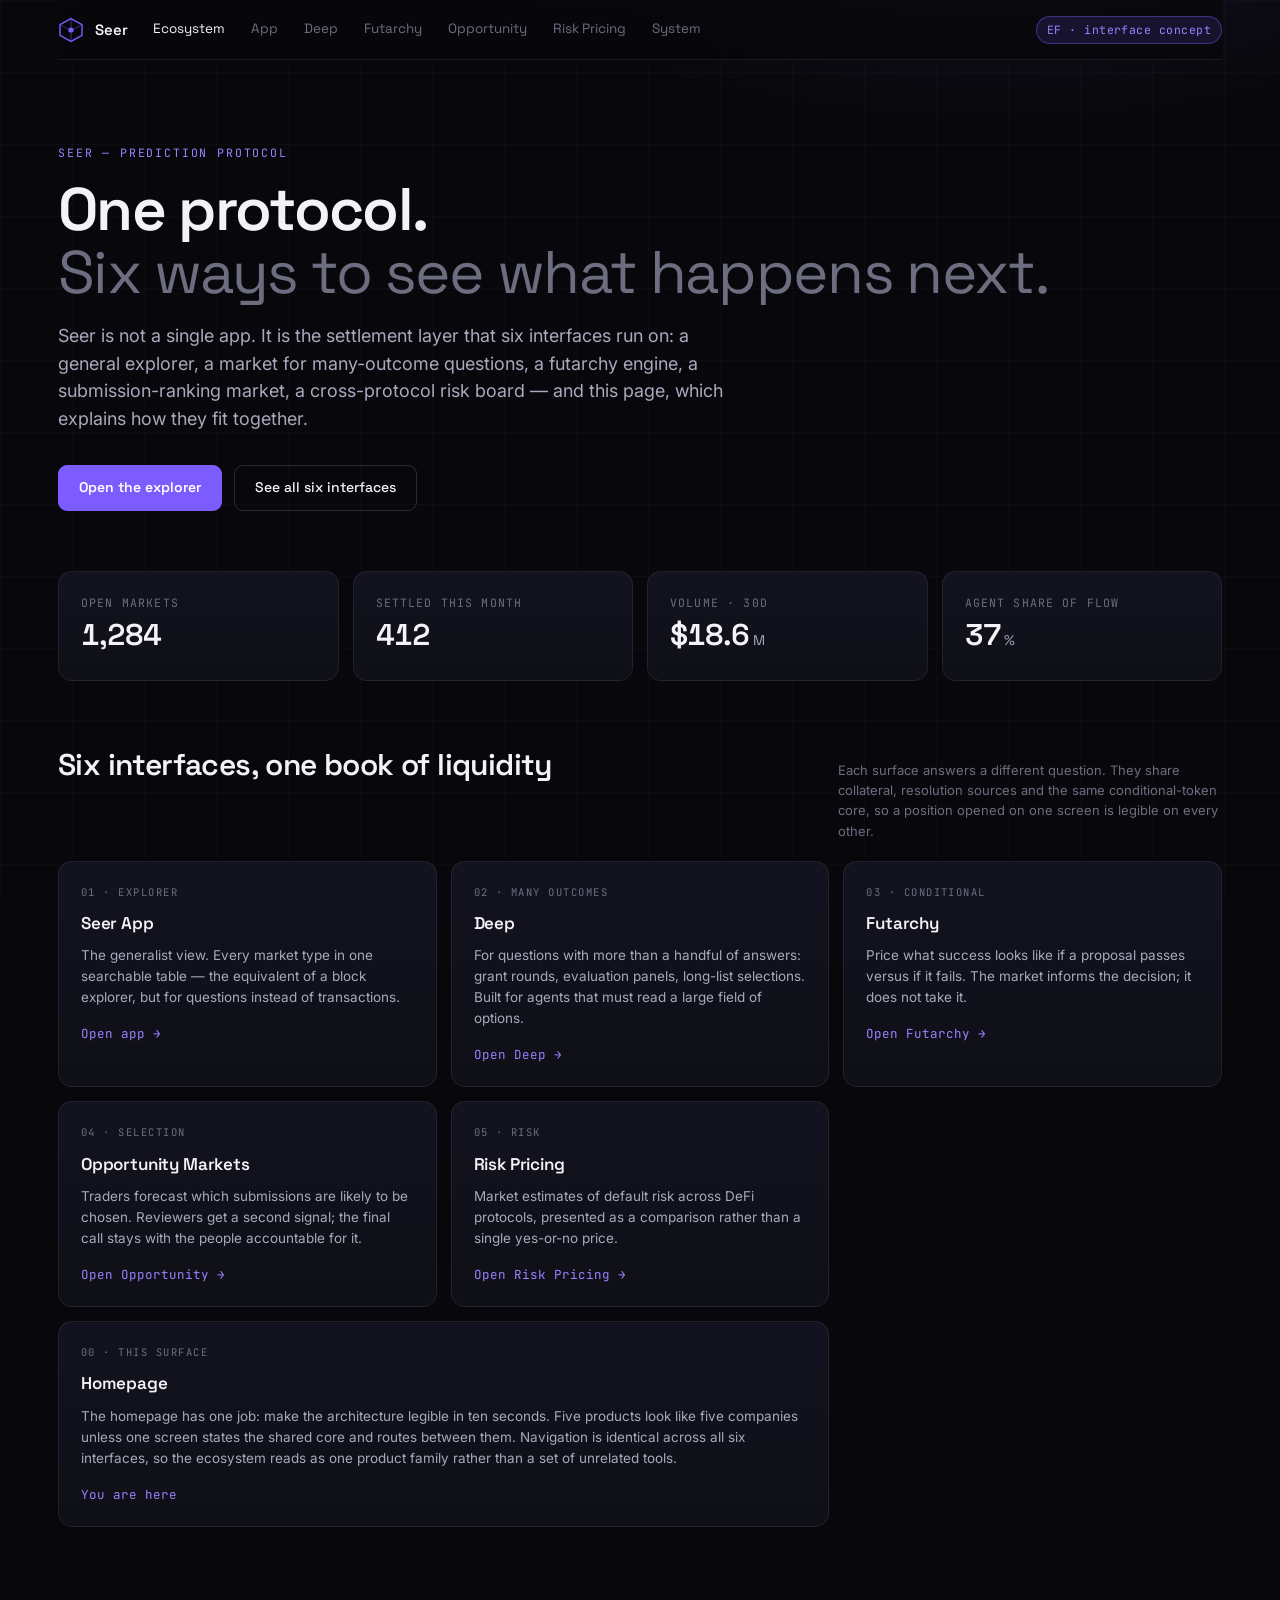
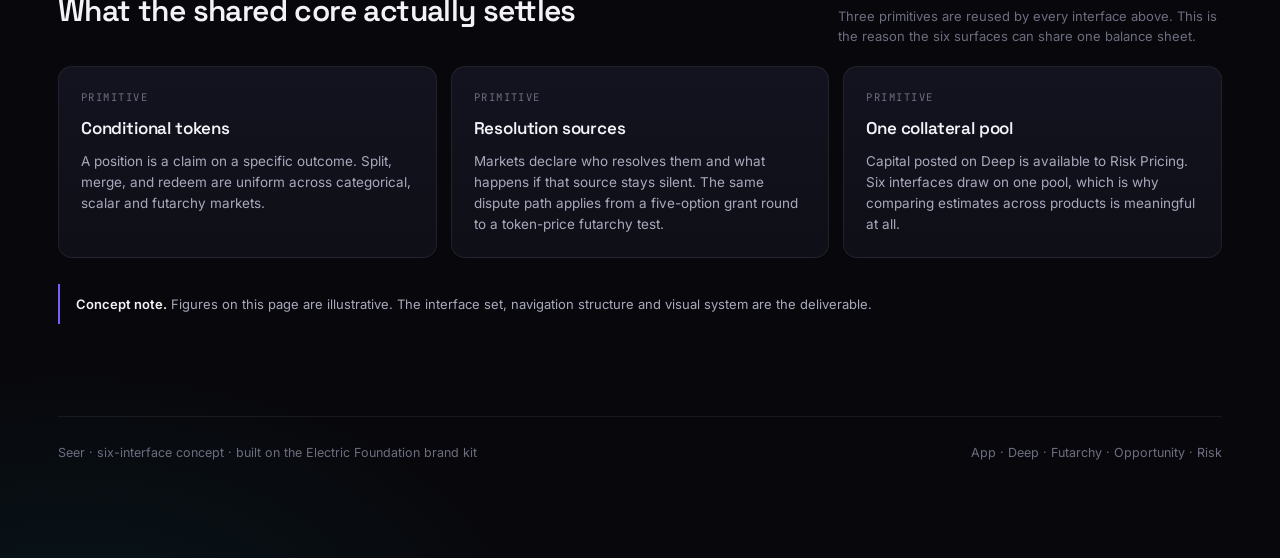
==== commit 10ee33ee: "seer: index.html" ====
--- a/seer-single/index.html
+++ b/seer-single/index.html
@@ -337,6 +337,7 @@
     <a href="futarchy.html">Futarchy</a>
     <a href="opportunity.html">Opportunity</a>
     <a href="risk.html">Risk Pricing</a>
+    <a href="system.html">System</a>
     <div class="spacer"></div>
     <span class="pill">EF · interface concept</span>
   </nav>
